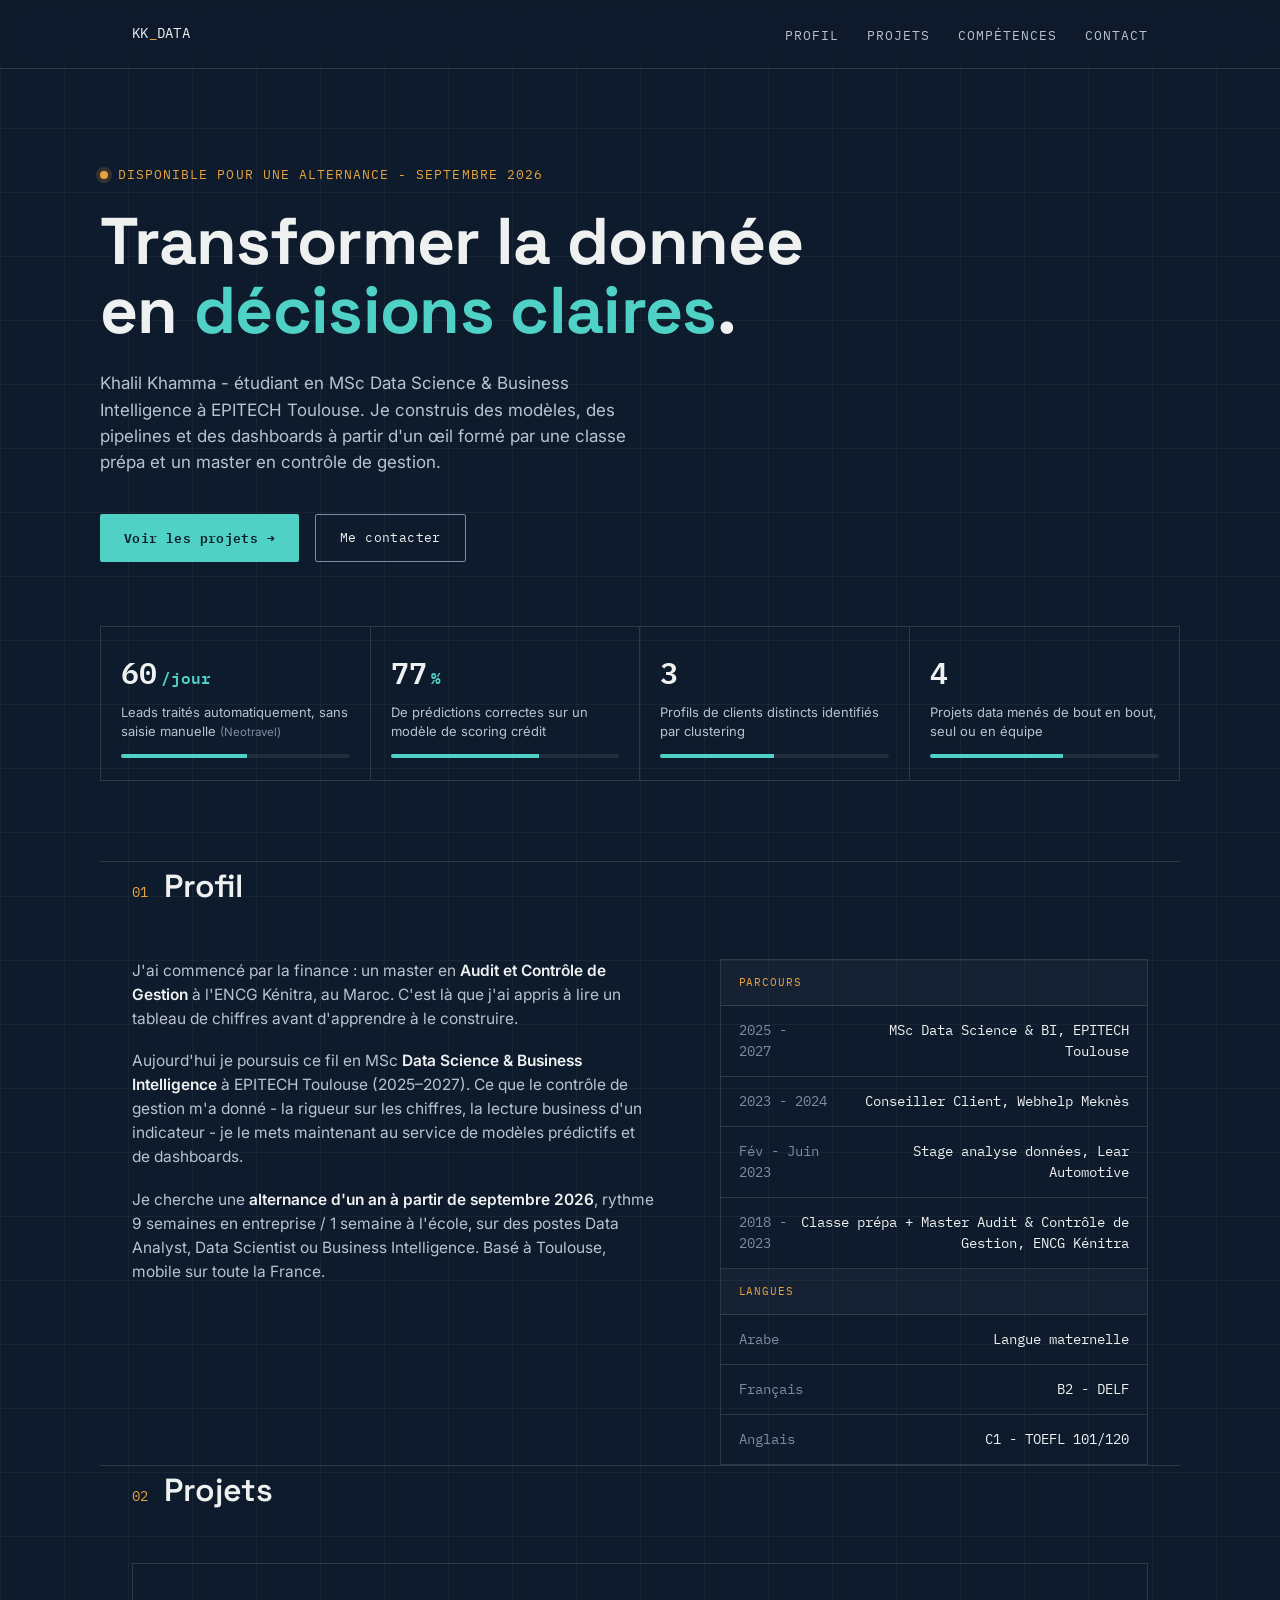
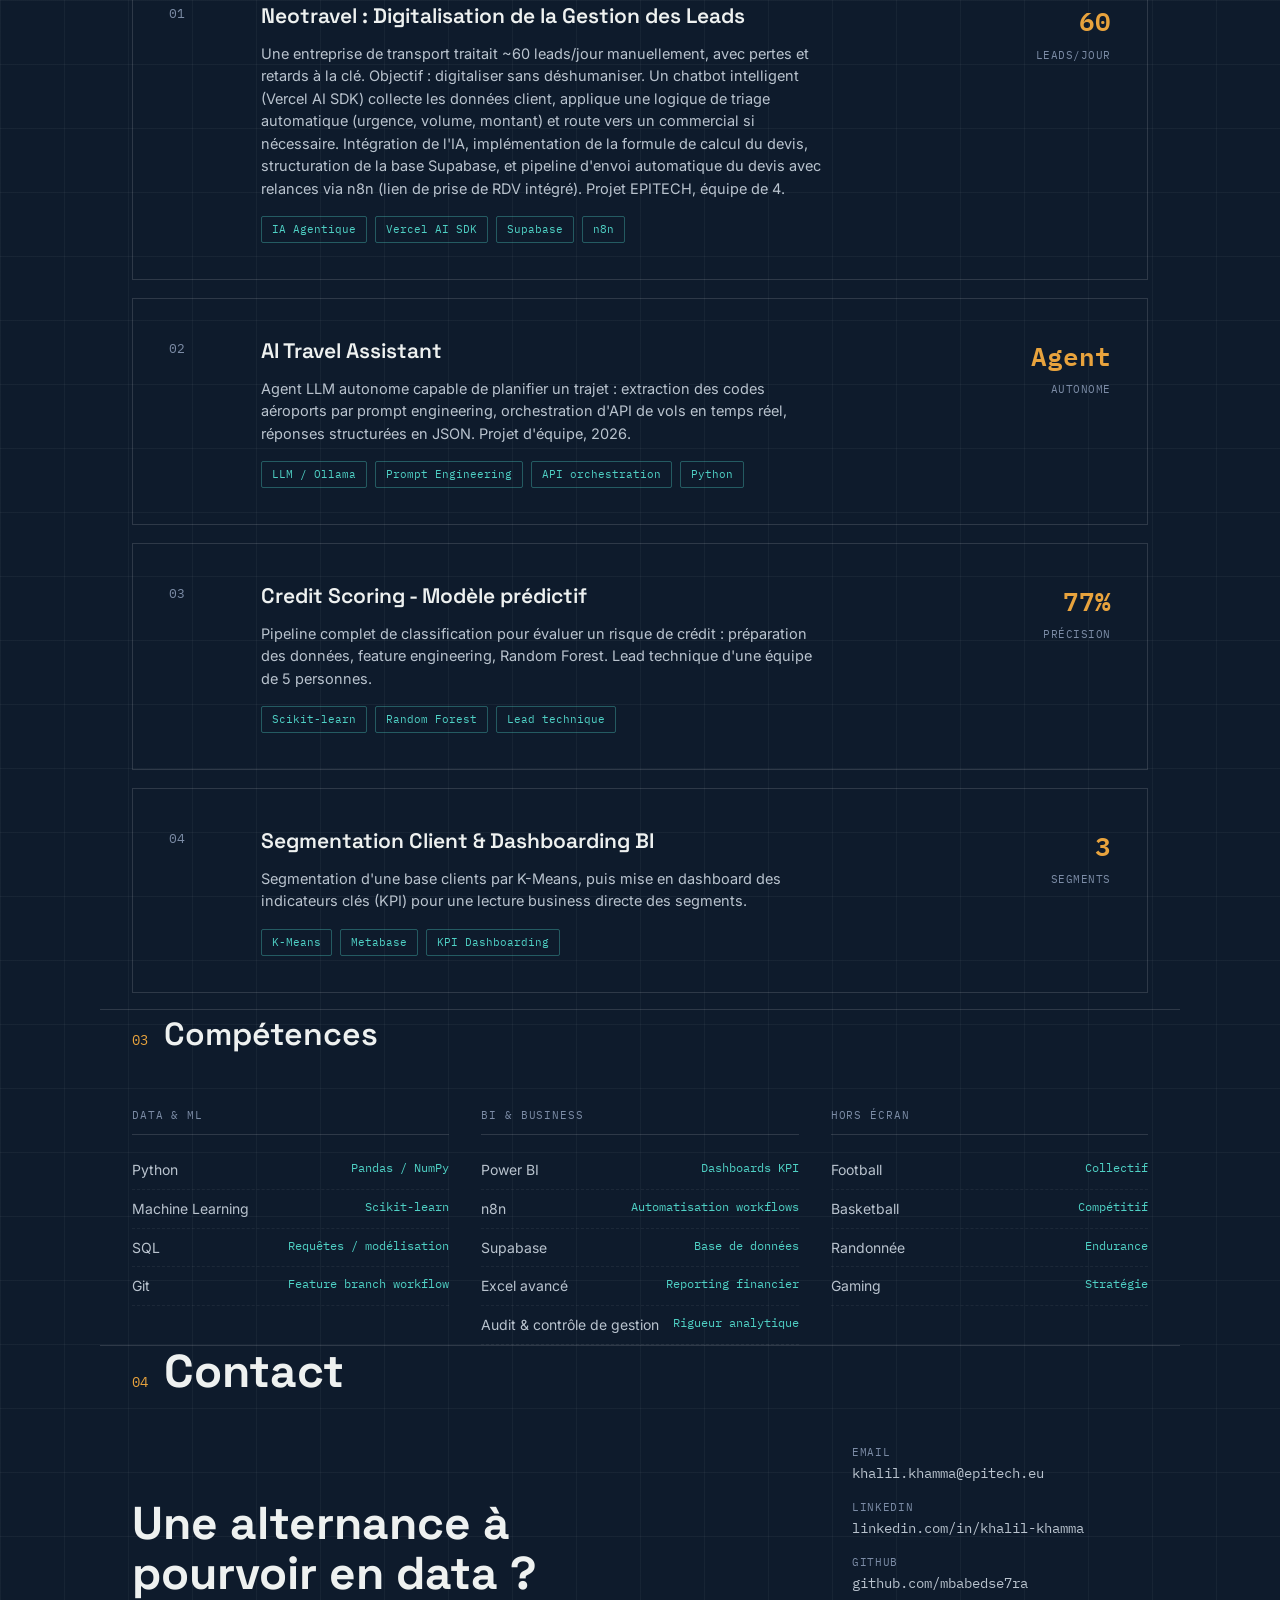
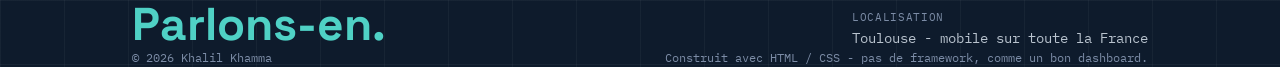
==== index.html @ c23b7a46 "Update index.html" ====
<!DOCTYPE html>
<html lang="fr">
<head>
<meta charset="UTF-8">
<meta name="viewport" content="width=device-width, initial-scale=1.0">
<title>Khalil Khamma - Data Analyst &amp; Business Intelligence</title>
<meta name="description" content="Projets data (ML, BI, IA agentique) et parcours hybride finance/data science. En recherche d'alternance pour septembre 2026.">

<!-- Open Graph (LinkedIn, Facebook) -->
<meta property="og:type" content="website">
<meta property="og:title" content="Portfolio - Khalil Khamma | Data Analyst & BI">
<meta property="og:description" content="Projets data (ML, BI, IA agentique) et parcours hybride finance/data science. En recherche d'alternance pour septembre 2026.">
<meta property="og:url" content="https://mbabedse7ra.github.io/khalil-khamma.github.io/">
<meta property="og:image" content="https://mbabedse7ra.github.io/khalil-khamma.github.io/og-image.png">
<meta property="og:image:width" content="1200">
<meta property="og:image:height" content="630">

<!-- Twitter Card (au cas où) -->
<meta name="twitter:card" content="summary_large_image">
<meta name="twitter:title" content="Portfolio - Khalil Khamma | Data Analyst & BI">
<meta name="twitter:description" content="Projets data (ML, BI, IA agentique) et parcours hybride finance/data science. En recherche d'alternance pour septembre 2026.">
<meta name="twitter:image" content="https://mbabedse7ra.github.io/khalil-khamma.github.io/og-image.png">

<link rel="preconnect" href="https://fonts.googleapis.com">
<link rel="preconnect" href="https://fonts.gstatic.com" crossorigin>
<link href="https://fonts.googleapis.com/css2?family=Space+Grotesk:wght@400;500;600;700&family=Inter:wght@400;500;600&family=IBM+Plex+Mono:wght@400;500;600&display=swap" rel="stylesheet">
<style>
  :root{
    --ink:#0E1B2C;
    --ink-2:#132840;
    --paper:#EEF1F0;
    --paper-dim:#B9C3CE;
    --line:rgba(238,241,240,0.14);
    --bg-grid:rgba(238,241,240,0.045);
    --teal:#4FD1C5;
    --amber:#E8A33D;
    --slate:#7C8CA6;
    --display: 'Space Grotesk', sans-serif;
    --body: 'Inter', sans-serif;
    --mono: 'IBM Plex Mono', monospace;
  }

  *{box-sizing:border-box; margin:0; padding:0;}

  html{scroll-behavior:smooth;}

  body{
    background:var(--ink);
    color:var(--paper);
    font-family:var(--body);
    line-height:1.55;
    overflow-x:hidden;
    background-image:
      linear-gradient(var(--bg-grid) 1px, transparent 1px),
      linear-gradient(90deg, var(--bg-grid) 1px, transparent 1px);
    background-size: 64px 64px;
  }

  a{color:inherit;}

  ::selection{background:var(--teal); color:var(--ink);}

  .wrap{max-width:1080px; margin:0 auto; padding:0 32px;}

  /* ---------- NAV ---------- */
  header{
    position:sticky; top:0; z-index:50;
    background:rgba(14,27,44,0.86);
    backdrop-filter:blur(10px);
    border-bottom:1px solid var(--line);
  }
  nav.wrap{
    display:flex; align-items:center; justify-content:space-between;
    height:68px;
  }
  .logo{
    font-family:var(--mono); font-size:14px; letter-spacing:0.02em;
    color:var(--paper);
  }
  .logo span{color:var(--amber);}
  .navlinks{display:flex; gap:28px; list-style:none;}
  .navlinks a{
    font-family:var(--mono); font-size:12.5px; text-transform:uppercase;
    letter-spacing:0.08em; color:var(--paper-dim); text-decoration:none;
    transition:color .2s ease;
    position:relative;
  }
  .navlinks a:hover, .navlinks a:focus-visible{color:var(--teal);}
  .navlinks a:focus-visible{outline:2px solid var(--teal); outline-offset:4px;}

  /* ---------- HERO ---------- */
  .hero{
    padding:96px 0 80px;
    border-bottom:1px solid var(--line);
    position:relative;
  }
  .eyebrow{
    font-family:var(--mono); font-size:13px; color:var(--amber);
    letter-spacing:0.08em; text-transform:uppercase; margin-bottom:22px;
    display:flex; align-items:center; gap:10px;
  }
  .eyebrow::before{
    content:''; width:8px; height:8px; border-radius:50%;
    background:var(--amber); box-shadow:0 0 0 4px rgba(232,163,61,0.18);
  }
  h1{
    font-family:var(--display); font-weight:700;
    font-size:clamp(38px, 6vw, 66px);
    line-height:1.04; letter-spacing:-0.01em;
    max-width:820px;
  }
  h1 .accent{color:var(--teal);}
  .hero-sub{
    margin-top:26px; max-width:560px; color:var(--paper-dim);
    font-size:17px;
  }
  .hero-cta{display:flex; gap:16px; margin-top:38px; flex-wrap:wrap;}
  .btn{
    font-family:var(--mono); font-size:13px; letter-spacing:0.03em;
    padding:13px 24px; border-radius:2px; text-decoration:none;
    transition:transform .15s ease, background .15s ease, border-color .15s ease;
    display:inline-flex; align-items:center; gap:8px;
  }
  .btn-primary{background:var(--teal); color:var(--ink); font-weight:600;}
  .btn-primary:hover{transform:translateY(-2px); background:#63dccf;}
  .btn-ghost{border:1px solid var(--slate); color:var(--paper);}
  .btn-ghost:hover{border-color:var(--teal); color:var(--teal); transform:translateY(-2px);}

  /* ---------- KPI DASHBOARD (signature) ---------- */
  .dash{
    margin-top:64px;
    display:grid; grid-template-columns:repeat(4, 1fr);
    border:1px solid var(--line);
  }
  .kpi{
    padding:22px 20px; border-right:1px solid var(--line);
    position:relative; overflow:hidden;
    display:flex; flex-direction:column;
  }
  .kpi:last-child{border-right:none;}
  .kpi .value{
    font-family:var(--mono); font-weight:600; font-size:30px; color:var(--paper);
    display:flex; align-items:baseline;
  }
  .kpi .value .unit{font-size:16px; color:var(--teal); margin-left:4px;}
  .kpi .kpi-desc{
    font-family:var(--body); font-size:13px; color:var(--paper-dim);
    line-height:1.4; margin-top:8px; margin-bottom:auto;
  }
  .kpi .kpi-desc .proj{color:var(--slate); font-size:11.5px;}
  .kpi .bar{
    margin-top:14px; height:4px; background:rgba(255,255,255,0.08); border-radius:2px; overflow:hidden;
  }
  .kpi .bar-fill{
    height:100%; background:var(--teal); width:0%;
    transition:width 1.1s cubic-bezier(.2,.8,.2,1);
  }
  @media(prefers-reduced-motion: reduce){
    .kpi .bar-fill{transition:none;}
  }

  /* ---------- SECTION HEADERS ---------- */
  section{padding:88px 0; border-bottom:1px solid var(--line);}
  .sec-head{display:flex; align-items:baseline; gap:16px; margin-bottom:48px;}
  .sec-num{font-family:var(--mono); color:var(--amber); font-size:14px;}
  .sec-title{font-family:var(--display); font-weight:600; font-size:32px;}

  /* ---------- ABOUT ---------- */
  .about-grid{
    display:grid; grid-template-columns:1.1fr 0.9fr; gap:64px;
  }
  .about-text p{color:var(--paper-dim); margin-bottom:18px; font-size:15.5px;}
  .about-text strong{color:var(--paper); font-weight:600;}
  .ledger{
    border:1px solid var(--line); font-family:var(--mono); font-size:13.5px;
  }
  .ledger-row{
    display:flex; justify-content:space-between; padding:14px 18px;
    border-bottom:1px solid var(--line); color:var(--paper-dim);
  }
  .ledger-row:last-child{border-bottom:none;}
  .ledger-row span:first-child{color:var(--slate);}
  .ledger-row span:last-child{color:var(--paper); text-align:right;}
  .ledger-head{
    padding:14px 18px; background:rgba(255,255,255,0.03);
    font-size:11px; letter-spacing:0.08em; text-transform:uppercase;
    color:var(--amber); border-bottom:1px solid var(--line);
  }

  /* ---------- PROJECTS ---------- */
  .projects{display:flex; flex-direction:column; gap:2px;}
  .project{
    border:1px solid var(--line); padding:36px;
    display:grid; grid-template-columns:64px 1fr auto; gap:28px;
    align-items:start; margin-bottom:16px;
    transition:border-color .2s ease, background .2s ease;
  }
  .project:hover{border-color:var(--teal); background:rgba(79,209,197,0.03);}
  .project-idx{
    font-family:var(--mono); font-size:13px; color:var(--slate); padding-top:4px;
  }
  .project-title{
    font-family:var(--display); font-weight:600; font-size:21px; margin-bottom:10px;
  }
  .project-desc{color:var(--paper-dim); font-size:14.5px; margin-bottom:16px; max-width:560px;}
  .tags{display:flex; flex-wrap:wrap; gap:8px;}
  .tag{
    font-family:var(--mono); font-size:11px; color:var(--teal);
    border:1px solid rgba(79,209,197,0.35); padding:4px 10px; border-radius:2px;
  }
  .project-metric{
    font-family:var(--mono); text-align:right; min-width:120px;
  }
  .project-metric .num{font-size:26px; font-weight:600; color:var(--amber); display:block;}
  .project-metric .cap{font-size:10.5px; color:var(--slate); text-transform:uppercase; letter-spacing:0.05em;}

  @media(max-width:760px){
    .project{grid-template-columns:1fr; margin-bottom:24px; padding:28px 24px;}
    .project-metric{text-align:left; margin-top:4px;}
  }

  /* ---------- SKILLS ---------- */
  .skills-grid{display:grid; grid-template-columns:repeat(3,1fr); gap:32px;}
  .skill-col .col-title{
    font-family:var(--mono); font-size:11px; color:var(--slate);
    text-transform:uppercase; letter-spacing:0.08em; margin-bottom:16px;
    border-bottom:1px solid var(--line); padding-bottom:10px;
  }
  .skill-item{
    display:flex; justify-content:space-between; padding:8px 0; font-size:14px;
    color:var(--paper-dim); border-bottom:1px dashed rgba(255,255,255,0.06);
  }
  .skill-item span:last-child{font-family:var(--mono); color:var(--teal); font-size:12px;}

  @media(max-width:760px){ .skills-grid{grid-template-columns:1fr;} }

  /* ---------- CONTACT ---------- */
  .contact{border-bottom:none;}
  .contact-inner{
    display:flex; justify-content:space-between; align-items:flex-end; flex-wrap:wrap; gap:32px;
  }
  .contact h2{
    font-family:var(--display); font-weight:700; font-size:clamp(30px,5vw,46px);
    max-width:520px; line-height:1.1;
  }
  .contact h2 .accent{color:var(--teal);}
  .contact-links{display:flex; flex-direction:column; gap:14px; font-family:var(--mono); font-size:14px;}
  .contact-links a{text-decoration:none; color:var(--paper-dim); transition:color .2s ease;}
  .contact-links a:hover{color:var(--teal);}
  .contact-links a:focus-visible{outline:2px solid var(--teal); outline-offset:4px;}
  .contact-links .k{color:var(--slate); font-size:11px; text-transform:uppercase; letter-spacing:0.06em; display:block; margin-bottom:2px;}

  footer{
    padding:28px 0; font-family:var(--mono); font-size:11.5px; color:var(--slate);
    display:flex; justify-content:space-between; flex-wrap:wrap; gap:8px;
  }

  @media(max-width:700px){
    .dash{grid-template-columns:repeat(2,1fr);}
    .kpi:nth-child(2){border-right:none;}
    .kpi:nth-child(3), .kpi:nth-child(4){border-top:1px solid var(--line);}
    .kpi{padding:20px 16px;}
    .about-grid{grid-template-columns:1fr; gap:40px;}
    .wrap{padding:0 20px;}
    .navlinks{display:none;}
    section{padding:64px 0;}
    .sec-head{margin-bottom:32px;}
    .skills-grid{gap:36px;}
  }
</style>
</head>
<body>

<header>
  <nav class="wrap">
    <div class="logo">KK<span>_</span>DATA</div>
    <ul class="navlinks">
      <li><a href="#about">Profil</a></li>
      <li><a href="#projects">Projets</a></li>
      <li><a href="#skills">Compétences</a></li>
      <li><a href="#contact">Contact</a></li>
    </ul>
  </nav>
</header>

<main>
  <section class="hero wrap">
    <div class="eyebrow">Disponible pour une alternance - septembre 2026</div>
    <h1>Transformer la donnée<br>en <span class="accent">décisions claires</span>.</h1>
    <p class="hero-sub">Khalil Khamma - étudiant en MSc Data Science &amp; Business Intelligence à EPITECH Toulouse. Je construis des modèles, des pipelines et des dashboards à partir d'un œil formé par une classe prépa et un master en contrôle de gestion.</p>
    <div class="hero-cta">
      <a class="btn btn-primary" href="#projects">Voir les projets →</a>
      <a class="btn btn-ghost" href="#contact">Me contacter</a>
    </div>

    <div class="dash" id="dash">
      <div class="kpi">
        <div class="value">60<span class="unit">/jour</span></div>
        <div class="kpi-desc">Leads traités automatiquement, sans saisie manuelle <span class="proj">(Neotravel)</span></div>
        <div class="bar"><div class="bar-fill" data-w="55%"></div></div>
      </div>
      <div class="kpi">
        <div class="value">77<span class="unit">%</span></div>
        <div class="kpi-desc">De prédictions correctes sur un modèle de scoring crédit</div>
        <div class="bar"><div class="bar-fill" data-w="65%"></div></div>
      </div>
      <div class="kpi">
        <div class="value">3</div>
        <div class="kpi-desc">Profils de clients distincts identifiés par clustering</div>
        <div class="bar"><div class="bar-fill" data-w="50%"></div></div>
      </div>
      <div class="kpi">
        <div class="value">4</div>
        <div class="kpi-desc">Projets data menés de bout en bout, seul ou en équipe</div>
        <div class="bar"><div class="bar-fill" data-w="58%"></div></div>
      </div>
    </div>
  </section>

  <section id="about" class="wrap">
    <div class="sec-head">
      <span class="sec-num">01</span>
      <h2 class="sec-title">Profil</h2>
    </div>
    <div class="about-grid">
      <div class="about-text">
        <p>J'ai commencé par la finance : un master en <strong>Audit et Contrôle de Gestion</strong> à l'ENCG Kénitra, au Maroc. C'est là que j'ai appris à lire un tableau de chiffres avant d'apprendre à le construire.</p>
        <p>Aujourd'hui je poursuis ce fil en MSc <strong>Data Science &amp; Business Intelligence</strong> à EPITECH Toulouse (2025–2027). Ce que le contrôle de gestion m'a donné - la rigueur sur les chiffres, la lecture business d'un indicateur - je le mets maintenant au service de modèles prédictifs et de dashboards.</p>
        <p>Je cherche une <strong>alternance d'un an à partir de septembre 2026</strong>, rythme 9 semaines en entreprise / 1 semaine à l'école, sur des postes Data Analyst, Data Scientist ou Business Intelligence. Basé à Toulouse, mobile sur toute la France.</p>
      </div>
      <div class="ledger">
        <div class="ledger-head">Parcours</div>
        <div class="ledger-row"><span>2025 - 2027</span><span>MSc Data Science &amp; BI, EPITECH Toulouse</span></div>
        <div class="ledger-row"><span>2023 - 2024</span><span>Conseiller Client, Webhelp Meknès</span></div>
        <div class="ledger-row"><span>Fév - Juin 2023</span><span>Stage analyse données, Lear Automotive</span></div>
        <div class="ledger-row"><span>2018 - 2023</span><span>Classe prépa + Master Audit &amp; Contrôle de Gestion, ENCG Kénitra</span></div>
        <div class="ledger-head">Langues</div>
        <div class="ledger-row"><span>Arabe</span><span>Langue maternelle</span></div>
        <div class="ledger-row"><span>Français</span><span>B2 - DELF</span></div>
        <div class="ledger-row"><span>Anglais</span><span>C1 - TOEFL 101/120</span></div>
      </div>
    </div>
  </section>

  <section id="projects" class="wrap">
    <div class="sec-head">
      <span class="sec-num">02</span>
      <h2 class="sec-title">Projets</h2>
    </div>
    <div class="projects">
      <div class="project">
        <div class="project-idx">01</div>
        <div>
          <div class="project-title">Neotravel : Digitalisation de la Gestion des Leads</div>
          <p class="project-desc">Une entreprise de transport traitait ~60 leads/jour manuellement, avec pertes et retards à la clé. Objectif : digitaliser sans déshumaniser. Un chatbot intelligent (Vercel AI SDK) collecte les données client, applique une logique de triage automatique (urgence, volume, montant) et route vers un commercial si nécessaire. Intégration de l'IA, implémentation de la formule de calcul du devis, structuration de la base Supabase, et pipeline d'envoi automatique du devis avec relances via n8n (lien de prise de RDV intégré). Projet EPITECH, équipe de 4.</p>
          <div class="tags">
            <span class="tag">IA Agentique</span>
            <span class="tag">Vercel AI SDK</span>
            <span class="tag">Supabase</span>
            <span class="tag">n8n</span>
          </div>
        </div>
        <div class="project-metric">
          <span class="num">60</span>
          <span class="cap">Leads/jour</span>
        </div>
      </div>

      <div class="project">
        <div class="project-idx">02</div>
        <div>
          <div class="project-title">AI Travel Assistant</div>
          <p class="project-desc">Agent LLM autonome capable de planifier un trajet : extraction des codes aéroports par prompt engineering, orchestration d'API de vols en temps réel, réponses structurées en JSON. Projet d'équipe, 2026.</p>
          <div class="tags">
            <span class="tag">LLM / Ollama</span>
            <span class="tag">Prompt Engineering</span>
            <span class="tag">API orchestration</span>
            <span class="tag">Python</span>
          </div>
        </div>
        <div class="project-metric">
          <span class="num">Agent</span>
          <span class="cap">Autonome</span>
        </div>
      </div>

      <div class="project">
        <div class="project-idx">03</div>
        <div>
          <div class="project-title">Credit Scoring - Modèle prédictif</div>
          <p class="project-desc">Pipeline complet de classification pour évaluer un risque de crédit : préparation des données, feature engineering, Random Forest. Lead technique d'une équipe de 5 personnes.</p>
          <div class="tags">
            <span class="tag">Scikit-learn</span>
            <span class="tag">Random Forest</span>
            <span class="tag">Lead technique</span>
          </div>
        </div>
        <div class="project-metric">
          <span class="num">77%</span>
          <span class="cap">Précision</span>
        </div>
      </div>

      <div class="project">
        <div class="project-idx">04</div>
        <div>
          <div class="project-title">Segmentation Client &amp; Dashboarding BI</div>
          <p class="project-desc">Segmentation d'une base clients par K-Means, puis mise en dashboard des indicateurs clés (KPI) pour une lecture business directe des segments.</p>
          <div class="tags">
            <span class="tag">K-Means</span>
            <span class="tag">Metabase</span>
            <span class="tag">KPI Dashboarding</span>
          </div>
        </div>
        <div class="project-metric">
          <span class="num">3</span>
          <span class="cap">Segments</span>
        </div>
      </div>
    </div>
  </section>

  <section id="skills" class="wrap">
    <div class="sec-head">
      <span class="sec-num">03</span>
      <h2 class="sec-title">Compétences</h2>
    </div>
    <div class="skills-grid">
      <div class="skill-col">
        <div class="col-title">Data &amp; ML</div>
        <div class="skill-item"><span>Python</span><span>Pandas / NumPy</span></div>
        <div class="skill-item"><span>Machine Learning</span><span>Scikit-learn</span></div>
        <div class="skill-item"><span>SQL</span><span>Requêtes / modélisation</span></div>
        <div class="skill-item"><span>Git</span><span>Feature branch workflow</span></div>
      </div>
      <div class="skill-col">
        <div class="col-title">BI &amp; Business</div>
        <div class="skill-item"><span>Power BI</span><span>Dashboards KPI</span></div>
        <div class="skill-item"><span>n8n</span><span>Automatisation workflows</span></div>
        <div class="skill-item"><span>Supabase</span><span>Base de données</span></div>
        <div class="skill-item"><span>Excel avancé</span><span>Reporting financier</span></div>
        <div class="skill-item"><span>Audit &amp; contrôle de gestion</span><span>Rigueur analytique</span></div>
      </div>
      <div class="skill-col">
        <div class="col-title">Hors écran</div>
        <div class="skill-item"><span>Football</span><span>Collectif</span></div>
        <div class="skill-item"><span>Basketball</span><span>Compétitif</span></div>
        <div class="skill-item"><span>Randonnée</span><span>Endurance</span></div>
        <div class="skill-item"><span>Gaming</span><span>Stratégie</span></div>
      </div>
    </div>
  </section>

  <section id="contact" class="wrap contact">
    <div class="sec-head">
      <span class="sec-num">04</span>
      <h2 class="sec-title">Contact</h2>
    </div>
    <div class="contact-inner">
      <h2>Une alternance à pourvoir en data ?<br><span class="accent">Parlons-en.</span></h2>
      <div class="contact-links">
        <a href="mailto:khalil.khamma@epitech.eu"><span class="k">Email</span>khalil.khamma@epitech.eu</a>
        <a href="https://linkedin.com/in/khalil-khamma" target="_blank" rel="noopener"><span class="k">LinkedIn</span>linkedin.com/in/khalil-khamma</a>
        <a href="https://github.com/mbabedse7ra" target="_blank" rel="noopener"><span class="k">GitHub</span>github.com/mbabedse7ra</a>
        <a href="#"><span class="k">Localisation</span>Toulouse - mobile sur toute la France</a>
      </div>
    </div>
  </section>
</main>

<footer class="wrap">
  <span>© 2026 Khalil Khamma</span>
  <span>Construit avec HTML / CSS - pas de framework, comme un bon dashboard.</span>
</footer>

<script>
  // Animate KPI bars on load
  window.addEventListener('load', () => {
    document.querySelectorAll('.bar-fill').forEach((el, i) => {
      setTimeout(() => { el.style.width = el.dataset.w; }, 150 + i * 120);
    });
  });
</script>

</body>
</html>
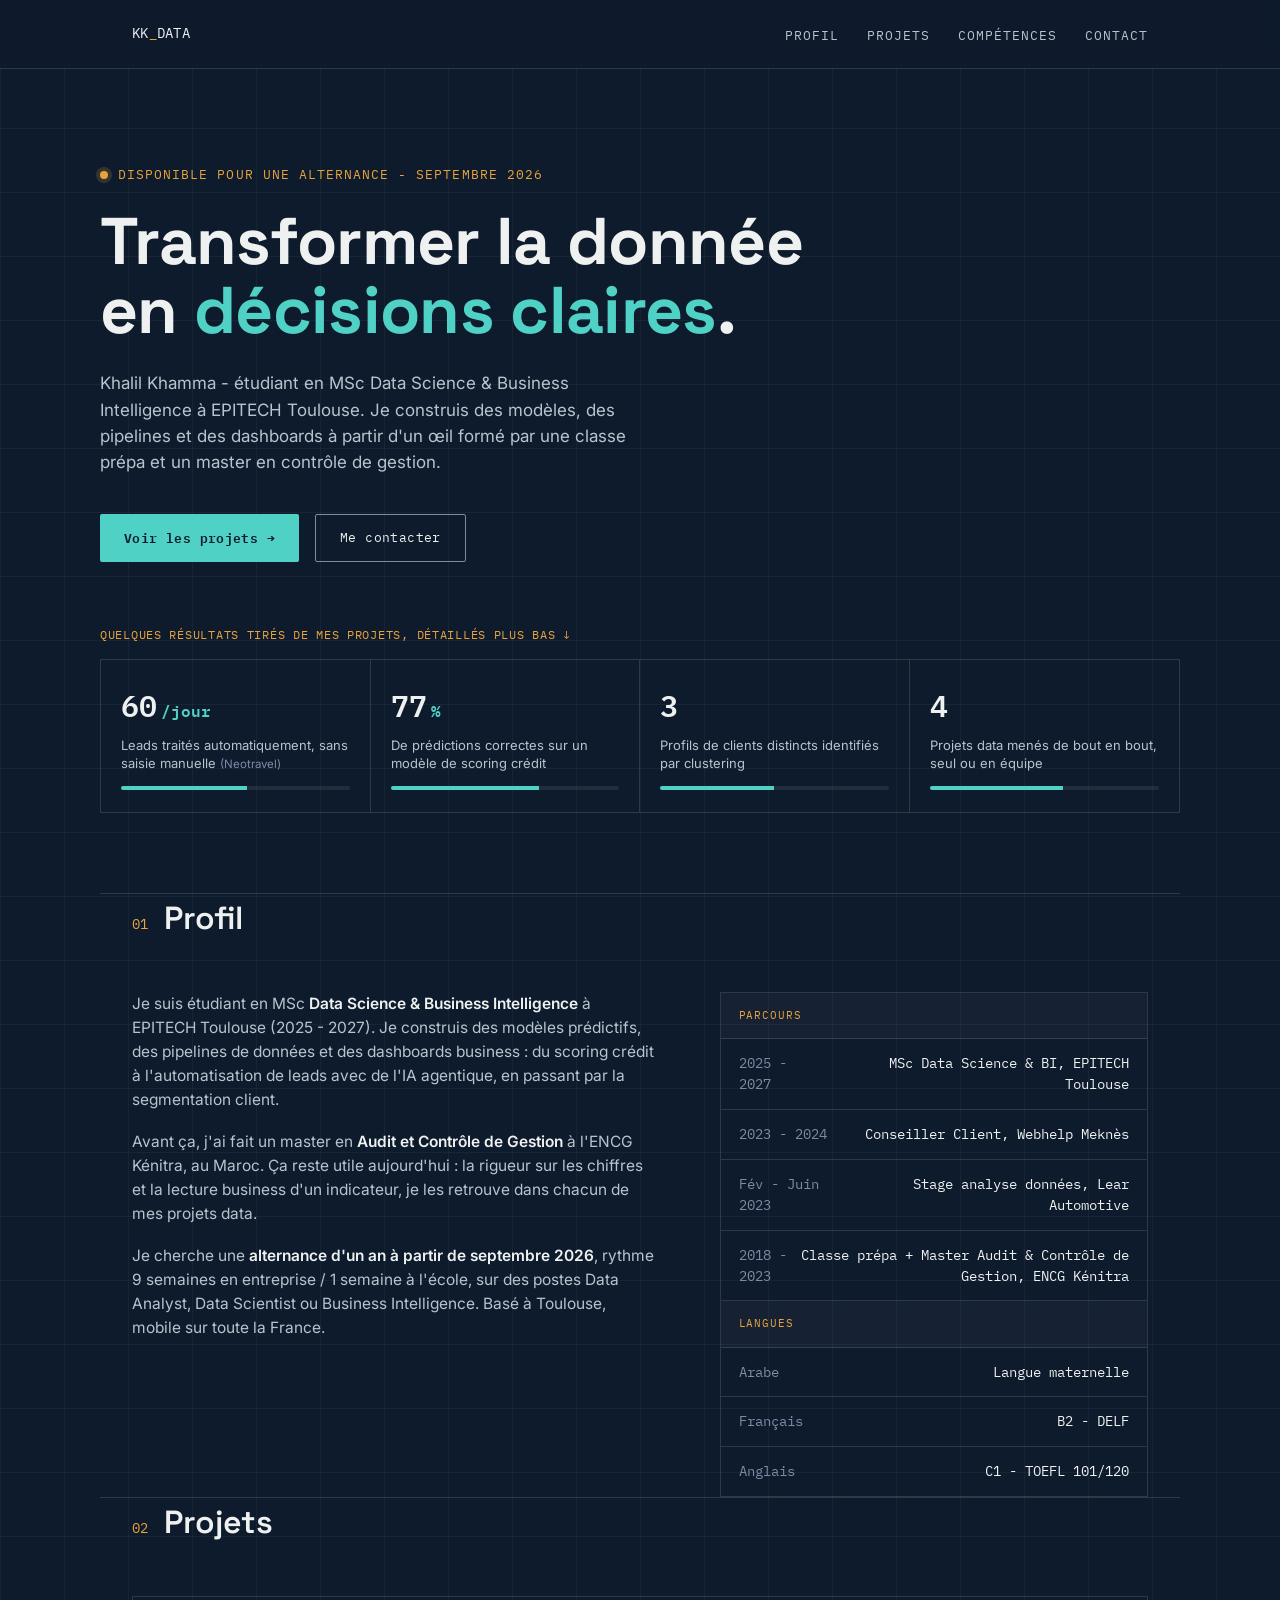
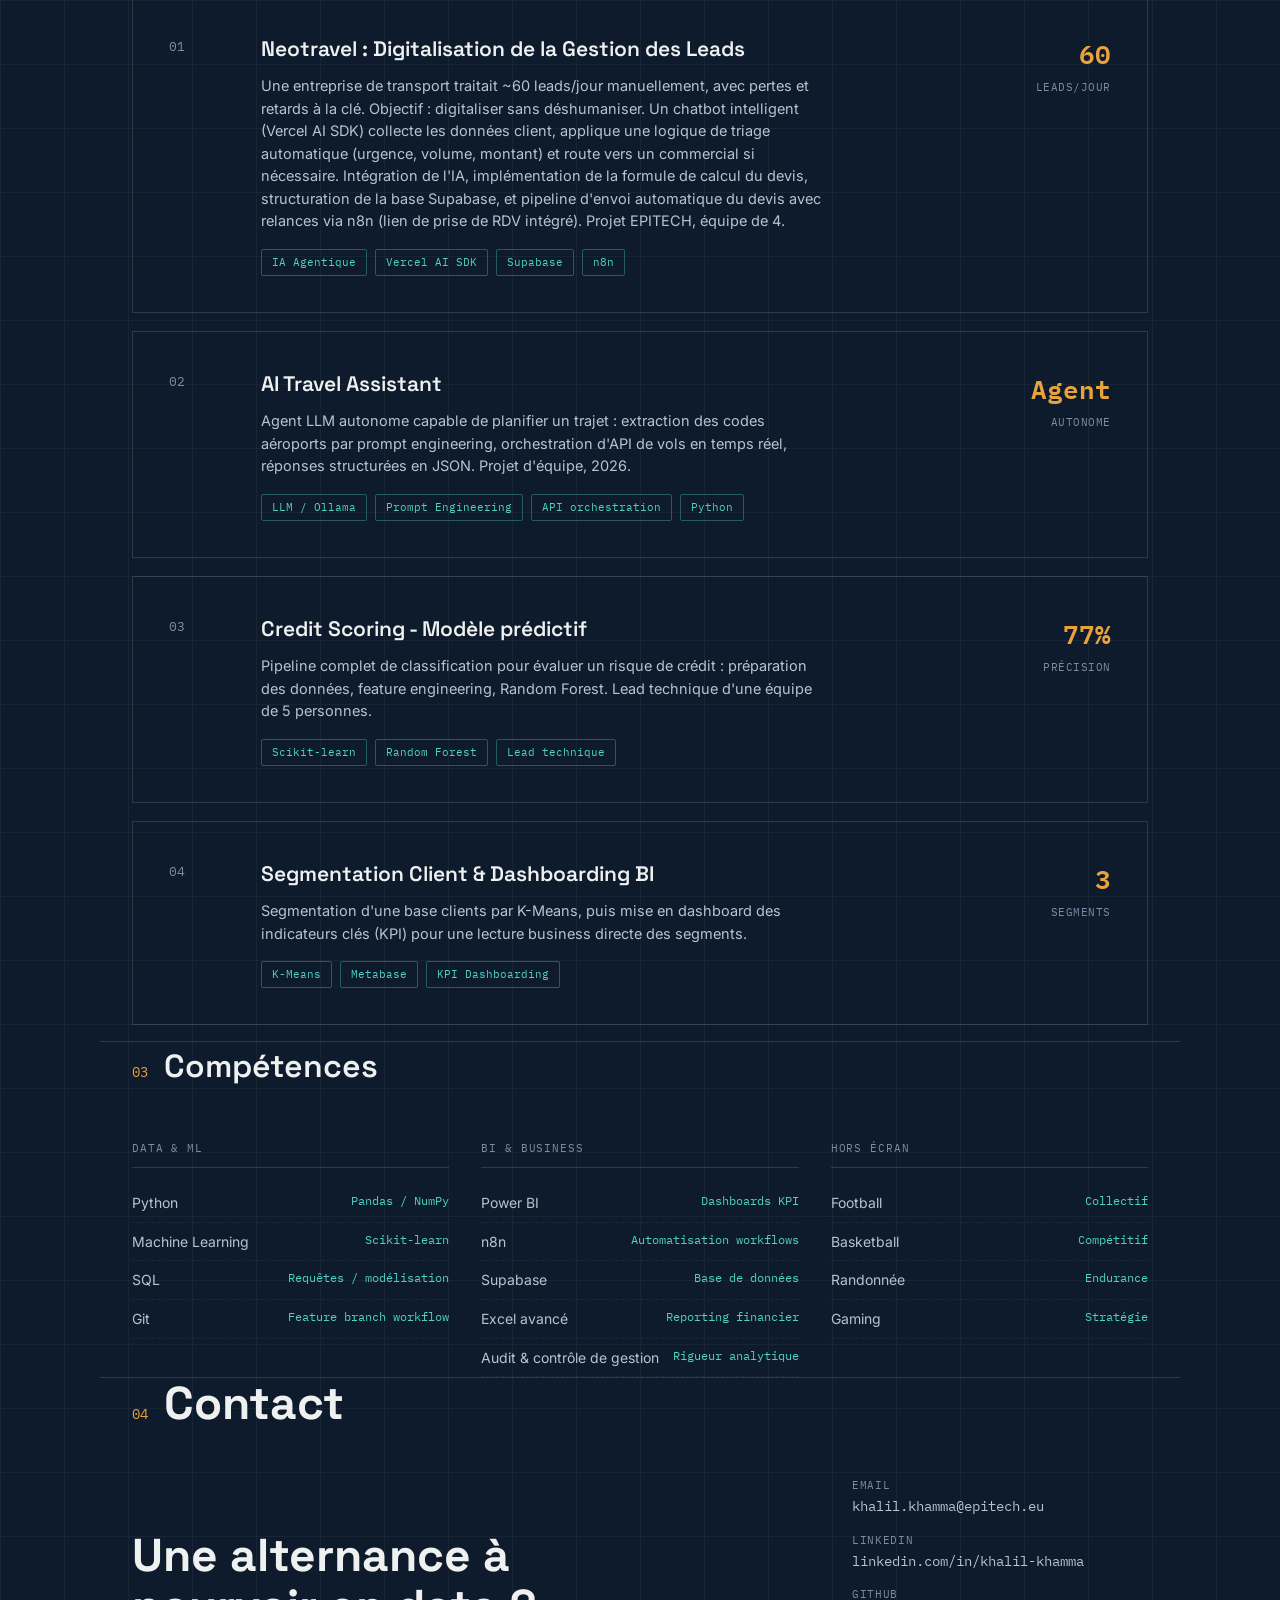
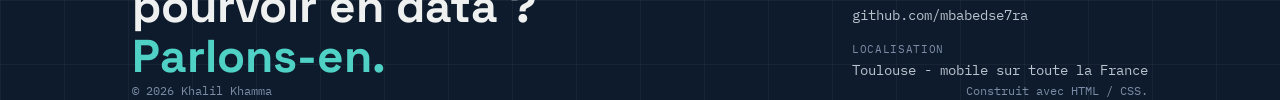
==== commit b4ff97ea: "Update index.html" ====
--- a/index.html
+++ b/index.html
@@ -3,6 +3,7 @@
 <head>
 <meta charset="UTF-8">
 <meta name="viewport" content="width=device-width, initial-scale=1.0">
+<meta name="color-scheme" content="dark">
 <title>Khalil Khamma - Data Analyst &amp; Business Intelligence</title>
 <meta name="description" content="Projets data (ML, BI, IA agentique) et parcours hybride finance/data science. En recherche d'alternance pour septembre 2026.">
 
@@ -42,7 +43,7 @@
 
   *{box-sizing:border-box; margin:0; padding:0;}
 
-  html{scroll-behavior:smooth;}
+  html{scroll-behavior:smooth; color-scheme:dark;}
 
   body{
     background:var(--ink);
@@ -127,8 +128,12 @@
   .btn-ghost:hover{border-color:var(--teal); color:var(--teal); transform:translateY(-2px);}
 
   /* ---------- KPI DASHBOARD (signature) ---------- */
+  .dash-intro{
+    margin-top:64px; margin-bottom:14px;
+    font-family:var(--mono); font-size:12px; color:var(--amber);
+    text-transform:uppercase; letter-spacing:0.06em;
+  }
   .dash{
-    margin-top:64px;
     display:grid; grid-template-columns:repeat(4, 1fr);
     border:1px solid var(--line);
   }
@@ -293,6 +298,7 @@
       <a class="btn btn-ghost" href="#contact">Me contacter</a>
     </div>
 
+    <div class="dash-intro">Quelques résultats tirés de mes projets, détaillés plus bas ↓</div>
     <div class="dash" id="dash">
       <div class="kpi">
         <div class="value">60<span class="unit">/jour</span></div>
@@ -324,8 +330,8 @@
     </div>
     <div class="about-grid">
       <div class="about-text">
-        <p>J'ai commencé par la finance : un master en <strong>Audit et Contrôle de Gestion</strong> à l'ENCG Kénitra, au Maroc. C'est là que j'ai appris à lire un tableau de chiffres avant d'apprendre à le construire.</p>
-        <p>Aujourd'hui je poursuis ce fil en MSc <strong>Data Science &amp; Business Intelligence</strong> à EPITECH Toulouse (2025–2027). Ce que le contrôle de gestion m'a donné - la rigueur sur les chiffres, la lecture business d'un indicateur - je le mets maintenant au service de modèles prédictifs et de dashboards.</p>
+        <p>Je suis étudiant en MSc <strong>Data Science &amp; Business Intelligence</strong> à EPITECH Toulouse (2025 - 2027). Je construis des modèles prédictifs, des pipelines de données et des dashboards business : du scoring crédit à l'automatisation de leads avec de l'IA agentique, en passant par la segmentation client.</p>
+        <p>Avant ça, j'ai fait un master en <strong>Audit et Contrôle de Gestion</strong> à l'ENCG Kénitra, au Maroc. Ça reste utile aujourd'hui : la rigueur sur les chiffres et la lecture business d'un indicateur, je les retrouve dans chacun de mes projets data.</p>
         <p>Je cherche une <strong>alternance d'un an à partir de septembre 2026</strong>, rythme 9 semaines en entreprise / 1 semaine à l'école, sur des postes Data Analyst, Data Scientist ou Business Intelligence. Basé à Toulouse, mobile sur toute la France.</p>
       </div>
       <div class="ledger">
@@ -470,7 +476,7 @@
 
 <footer class="wrap">
   <span>© 2026 Khalil Khamma</span>
-  <span>Construit avec HTML / CSS - pas de framework, comme un bon dashboard.</span>
+  <span>Construit avec HTML / CSS.</span>
 </footer>
 
 <script>
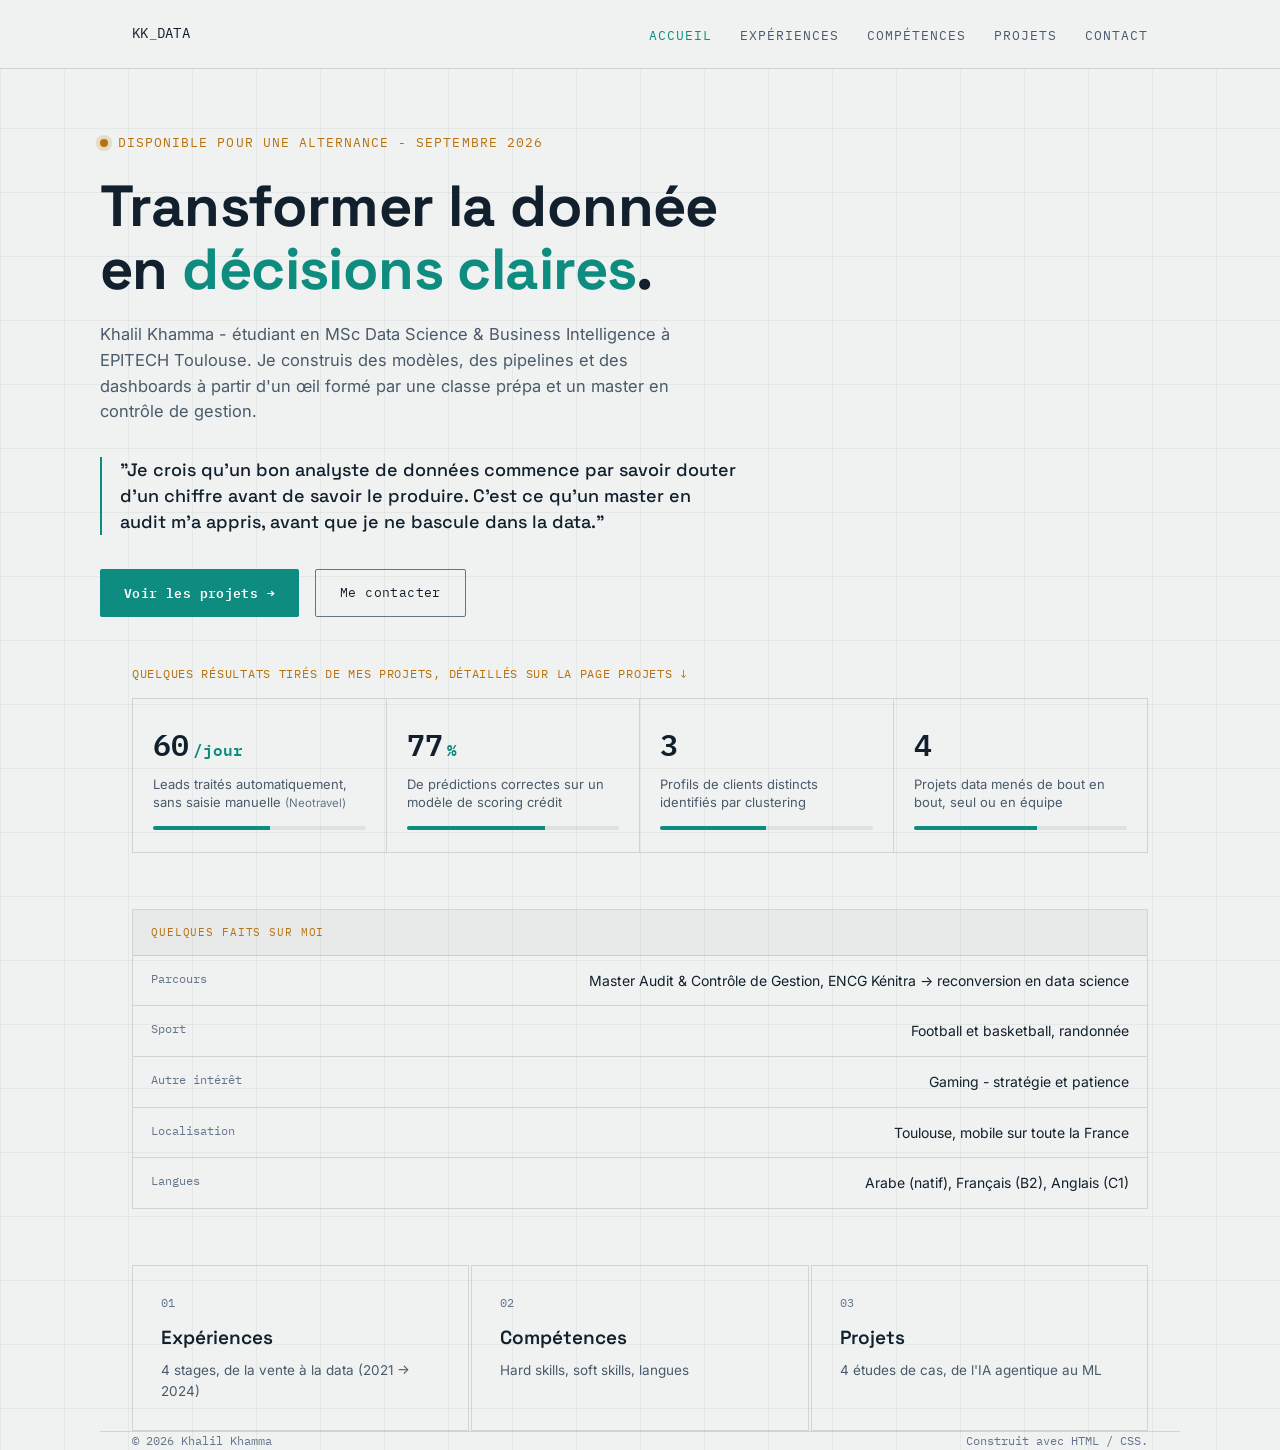
==== commit c6d3f0e8: "Add files via upload" ====
--- a/index.html
+++ b/index.html
@@ -3,11 +3,10 @@
 <head>
 <meta charset="UTF-8">
 <meta name="viewport" content="width=device-width, initial-scale=1.0">
-<meta name="color-scheme" content="dark">
+<meta name="color-scheme" content="light">
 <title>Khalil Khamma - Data Analyst &amp; Business Intelligence</title>
 <meta name="description" content="Projets data (ML, BI, IA agentique) et parcours hybride finance/data science. En recherche d'alternance pour septembre 2026.">
 
-<!-- Open Graph (LinkedIn, Facebook) -->
 <meta property="og:type" content="website">
 <meta property="og:title" content="Portfolio - Khalil Khamma | Data Analyst & BI">
 <meta property="og:description" content="Projets data (ML, BI, IA agentique) et parcours hybride finance/data science. En recherche d'alternance pour septembre 2026.">
@@ -15,8 +14,6 @@
 <meta property="og:image" content="https://mbabedse7ra.github.io/khalil-khamma.github.io/og-image.png">
 <meta property="og:image:width" content="1200">
 <meta property="og:image:height" content="630">
-
-<!-- Twitter Card (au cas où) -->
 <meta name="twitter:card" content="summary_large_image">
 <meta name="twitter:title" content="Portfolio - Khalil Khamma | Data Analyst & BI">
 <meta name="twitter:description" content="Projets data (ML, BI, IA agentique) et parcours hybride finance/data science. En recherche d'alternance pour septembre 2026.">
@@ -25,280 +22,41 @@
 <link rel="preconnect" href="https://fonts.googleapis.com">
 <link rel="preconnect" href="https://fonts.gstatic.com" crossorigin>
 <link href="https://fonts.googleapis.com/css2?family=Space+Grotesk:wght@400;500;600;700&family=Inter:wght@400;500;600&family=IBM+Plex+Mono:wght@400;500;600&display=swap" rel="stylesheet">
-<style>
-  :root{
-    --ink:#0E1B2C;
-    --ink-2:#132840;
-    --paper:#EEF1F0;
-    --paper-dim:#B9C3CE;
-    --line:rgba(238,241,240,0.14);
-    --bg-grid:rgba(238,241,240,0.045);
-    --teal:#4FD1C5;
-    --amber:#E8A33D;
-    --slate:#7C8CA6;
-    --display: 'Space Grotesk', sans-serif;
-    --body: 'Inter', sans-serif;
-    --mono: 'IBM Plex Mono', monospace;
-  }
-
-  *{box-sizing:border-box; margin:0; padding:0;}
-
-  html{scroll-behavior:smooth; color-scheme:dark;}
-
-  body{
-    background:var(--ink);
-    color:var(--paper);
-    font-family:var(--body);
-    line-height:1.55;
-    overflow-x:hidden;
-    background-image:
-      linear-gradient(var(--bg-grid) 1px, transparent 1px),
-      linear-gradient(90deg, var(--bg-grid) 1px, transparent 1px);
-    background-size: 64px 64px;
-  }
-
-  a{color:inherit;}
-
-  ::selection{background:var(--teal); color:var(--ink);}
-
-  .wrap{max-width:1080px; margin:0 auto; padding:0 32px;}
-
-  /* ---------- NAV ---------- */
-  header{
-    position:sticky; top:0; z-index:50;
-    background:rgba(14,27,44,0.86);
-    backdrop-filter:blur(10px);
-    border-bottom:1px solid var(--line);
-  }
-  nav.wrap{
-    display:flex; align-items:center; justify-content:space-between;
-    height:68px;
-  }
-  .logo{
-    font-family:var(--mono); font-size:14px; letter-spacing:0.02em;
-    color:var(--paper);
-  }
-  .logo span{color:var(--amber);}
-  .navlinks{display:flex; gap:28px; list-style:none;}
-  .navlinks a{
-    font-family:var(--mono); font-size:12.5px; text-transform:uppercase;
-    letter-spacing:0.08em; color:var(--paper-dim); text-decoration:none;
-    transition:color .2s ease;
-    position:relative;
-  }
-  .navlinks a:hover, .navlinks a:focus-visible{color:var(--teal);}
-  .navlinks a:focus-visible{outline:2px solid var(--teal); outline-offset:4px;}
-
-  /* ---------- HERO ---------- */
-  .hero{
-    padding:96px 0 80px;
-    border-bottom:1px solid var(--line);
-    position:relative;
-  }
-  .eyebrow{
-    font-family:var(--mono); font-size:13px; color:var(--amber);
-    letter-spacing:0.08em; text-transform:uppercase; margin-bottom:22px;
-    display:flex; align-items:center; gap:10px;
-  }
-  .eyebrow::before{
-    content:''; width:8px; height:8px; border-radius:50%;
-    background:var(--amber); box-shadow:0 0 0 4px rgba(232,163,61,0.18);
-  }
-  h1{
-    font-family:var(--display); font-weight:700;
-    font-size:clamp(38px, 6vw, 66px);
-    line-height:1.04; letter-spacing:-0.01em;
-    max-width:820px;
-  }
-  h1 .accent{color:var(--teal);}
-  .hero-sub{
-    margin-top:26px; max-width:560px; color:var(--paper-dim);
-    font-size:17px;
-  }
-  .hero-cta{display:flex; gap:16px; margin-top:38px; flex-wrap:wrap;}
-  .btn{
-    font-family:var(--mono); font-size:13px; letter-spacing:0.03em;
-    padding:13px 24px; border-radius:2px; text-decoration:none;
-    transition:transform .15s ease, background .15s ease, border-color .15s ease;
-    display:inline-flex; align-items:center; gap:8px;
-  }
-  .btn-primary{background:var(--teal); color:var(--ink); font-weight:600;}
-  .btn-primary:hover{transform:translateY(-2px); background:#63dccf;}
-  .btn-ghost{border:1px solid var(--slate); color:var(--paper);}
-  .btn-ghost:hover{border-color:var(--teal); color:var(--teal); transform:translateY(-2px);}
-
-  /* ---------- KPI DASHBOARD (signature) ---------- */
-  .dash-intro{
-    margin-top:64px; margin-bottom:14px;
-    font-family:var(--mono); font-size:12px; color:var(--amber);
-    text-transform:uppercase; letter-spacing:0.06em;
-  }
-  .dash{
-    display:grid; grid-template-columns:repeat(4, 1fr);
-    border:1px solid var(--line);
-  }
-  .kpi{
-    padding:22px 20px; border-right:1px solid var(--line);
-    position:relative; overflow:hidden;
-    display:flex; flex-direction:column;
-  }
-  .kpi:last-child{border-right:none;}
-  .kpi .value{
-    font-family:var(--mono); font-weight:600; font-size:30px; color:var(--paper);
-    display:flex; align-items:baseline;
-  }
-  .kpi .value .unit{font-size:16px; color:var(--teal); margin-left:4px;}
-  .kpi .kpi-desc{
-    font-family:var(--body); font-size:13px; color:var(--paper-dim);
-    line-height:1.4; margin-top:8px; margin-bottom:auto;
-  }
-  .kpi .kpi-desc .proj{color:var(--slate); font-size:11.5px;}
-  .kpi .bar{
-    margin-top:14px; height:4px; background:rgba(255,255,255,0.08); border-radius:2px; overflow:hidden;
-  }
-  .kpi .bar-fill{
-    height:100%; background:var(--teal); width:0%;
-    transition:width 1.1s cubic-bezier(.2,.8,.2,1);
-  }
-  @media(prefers-reduced-motion: reduce){
-    .kpi .bar-fill{transition:none;}
-  }
-
-  /* ---------- SECTION HEADERS ---------- */
-  section{padding:88px 0; border-bottom:1px solid var(--line);}
-  .sec-head{display:flex; align-items:baseline; gap:16px; margin-bottom:48px;}
-  .sec-num{font-family:var(--mono); color:var(--amber); font-size:14px;}
-  .sec-title{font-family:var(--display); font-weight:600; font-size:32px;}
-
-  /* ---------- ABOUT ---------- */
-  .about-grid{
-    display:grid; grid-template-columns:1.1fr 0.9fr; gap:64px;
-  }
-  .about-text p{color:var(--paper-dim); margin-bottom:18px; font-size:15.5px;}
-  .about-text strong{color:var(--paper); font-weight:600;}
-  .ledger{
-    border:1px solid var(--line); font-family:var(--mono); font-size:13.5px;
-  }
-  .ledger-row{
-    display:flex; justify-content:space-between; padding:14px 18px;
-    border-bottom:1px solid var(--line); color:var(--paper-dim);
-  }
-  .ledger-row:last-child{border-bottom:none;}
-  .ledger-row span:first-child{color:var(--slate);}
-  .ledger-row span:last-child{color:var(--paper); text-align:right;}
-  .ledger-head{
-    padding:14px 18px; background:rgba(255,255,255,0.03);
-    font-size:11px; letter-spacing:0.08em; text-transform:uppercase;
-    color:var(--amber); border-bottom:1px solid var(--line);
-  }
-
-  /* ---------- PROJECTS ---------- */
-  .projects{display:flex; flex-direction:column; gap:2px;}
-  .project{
-    border:1px solid var(--line); padding:36px;
-    display:grid; grid-template-columns:64px 1fr auto; gap:28px;
-    align-items:start; margin-bottom:16px;
-    transition:border-color .2s ease, background .2s ease;
-  }
-  .project:hover{border-color:var(--teal); background:rgba(79,209,197,0.03);}
-  .project-idx{
-    font-family:var(--mono); font-size:13px; color:var(--slate); padding-top:4px;
-  }
-  .project-title{
-    font-family:var(--display); font-weight:600; font-size:21px; margin-bottom:10px;
-  }
-  .project-desc{color:var(--paper-dim); font-size:14.5px; margin-bottom:16px; max-width:560px;}
-  .tags{display:flex; flex-wrap:wrap; gap:8px;}
-  .tag{
-    font-family:var(--mono); font-size:11px; color:var(--teal);
-    border:1px solid rgba(79,209,197,0.35); padding:4px 10px; border-radius:2px;
-  }
-  .project-metric{
-    font-family:var(--mono); text-align:right; min-width:120px;
-  }
-  .project-metric .num{font-size:26px; font-weight:600; color:var(--amber); display:block;}
-  .project-metric .cap{font-size:10.5px; color:var(--slate); text-transform:uppercase; letter-spacing:0.05em;}
-
-  @media(max-width:760px){
-    .project{grid-template-columns:1fr; margin-bottom:24px; padding:28px 24px;}
-    .project-metric{text-align:left; margin-top:4px;}
-  }
-
-  /* ---------- SKILLS ---------- */
-  .skills-grid{display:grid; grid-template-columns:repeat(3,1fr); gap:32px;}
-  .skill-col .col-title{
-    font-family:var(--mono); font-size:11px; color:var(--slate);
-    text-transform:uppercase; letter-spacing:0.08em; margin-bottom:16px;
-    border-bottom:1px solid var(--line); padding-bottom:10px;
-  }
-  .skill-item{
-    display:flex; justify-content:space-between; padding:8px 0; font-size:14px;
-    color:var(--paper-dim); border-bottom:1px dashed rgba(255,255,255,0.06);
-  }
-  .skill-item span:last-child{font-family:var(--mono); color:var(--teal); font-size:12px;}
-
-  @media(max-width:760px){ .skills-grid{grid-template-columns:1fr;} }
-
-  /* ---------- CONTACT ---------- */
-  .contact{border-bottom:none;}
-  .contact-inner{
-    display:flex; justify-content:space-between; align-items:flex-end; flex-wrap:wrap; gap:32px;
-  }
-  .contact h2{
-    font-family:var(--display); font-weight:700; font-size:clamp(30px,5vw,46px);
-    max-width:520px; line-height:1.1;
-  }
-  .contact h2 .accent{color:var(--teal);}
-  .contact-links{display:flex; flex-direction:column; gap:14px; font-family:var(--mono); font-size:14px;}
-  .contact-links a{text-decoration:none; color:var(--paper-dim); transition:color .2s ease;}
-  .contact-links a:hover{color:var(--teal);}
-  .contact-links a:focus-visible{outline:2px solid var(--teal); outline-offset:4px;}
-  .contact-links .k{color:var(--slate); font-size:11px; text-transform:uppercase; letter-spacing:0.06em; display:block; margin-bottom:2px;}
-
-  footer{
-    padding:28px 0; font-family:var(--mono); font-size:11.5px; color:var(--slate);
-    display:flex; justify-content:space-between; flex-wrap:wrap; gap:8px;
-  }
-
-  @media(max-width:700px){
-    .dash{grid-template-columns:repeat(2,1fr);}
-    .kpi:nth-child(2){border-right:none;}
-    .kpi:nth-child(3), .kpi:nth-child(4){border-top:1px solid var(--line);}
-    .kpi{padding:20px 16px;}
-    .about-grid{grid-template-columns:1fr; gap:40px;}
-    .wrap{padding:0 20px;}
-    .navlinks{display:none;}
-    section{padding:64px 0;}
-    .sec-head{margin-bottom:32px;}
-    .skills-grid{gap:36px;}
-  }
-</style>
+<link rel="stylesheet" href="styles.css">
 </head>
 <body>
 
 <header>
   <nav class="wrap">
-    <div class="logo">KK<span>_</span>DATA</div>
+    <a class="logo" href="index.html">KK<span>_</span>DATA</a>
     <ul class="navlinks">
-      <li><a href="#about">Profil</a></li>
-      <li><a href="#projects">Projets</a></li>
-      <li><a href="#skills">Compétences</a></li>
-      <li><a href="#contact">Contact</a></li>
+      <li><a href="index.html" class="active">Accueil</a></li>
+      <li><a href="experiences.html">Expériences</a></li>
+      <li><a href="competences.html">Compétences</a></li>
+      <li><a href="projets.html">Projets</a></li>
+      <li><a href="contact.html">Contact</a></li>
     </ul>
   </nav>
 </header>
 
 <main>
-  <section class="hero wrap">
+  <section class="page-hero wrap" style="border-bottom:none; padding-bottom:0;">
     <div class="eyebrow">Disponible pour une alternance - septembre 2026</div>
     <h1>Transformer la donnée<br>en <span class="accent">décisions claires</span>.</h1>
-    <p class="hero-sub">Khalil Khamma - étudiant en MSc Data Science &amp; Business Intelligence à EPITECH Toulouse. Je construis des modèles, des pipelines et des dashboards à partir d'un œil formé par une classe prépa et un master en contrôle de gestion.</p>
+    <p class="page-sub">Khalil Khamma - étudiant en MSc Data Science &amp; Business Intelligence à EPITECH Toulouse. Je construis des modèles, des pipelines et des dashboards à partir d'un œil formé par une classe prépa et un master en contrôle de gestion.</p>
+
+    <blockquote style="font-family:var(--display); font-weight:500; font-size:18px; color:var(--paper); line-height:1.45; max-width:640px; margin-top:32px; padding-left:18px; border-left:2px solid var(--teal);">
+      "Je crois qu'un bon analyste de données commence par savoir douter d'un chiffre avant de savoir le produire. C'est ce qu'un master en audit m'a appris, avant que je ne bascule dans la data."
+    </blockquote>
+
     <div class="hero-cta">
-      <a class="btn btn-primary" href="#projects">Voir les projets →</a>
-      <a class="btn btn-ghost" href="#contact">Me contacter</a>
+      <a class="btn btn-primary" href="projets.html">Voir les projets →</a>
+      <a class="btn btn-ghost" href="contact.html">Me contacter</a>
     </div>
+  </section>
 
-    <div class="dash-intro">Quelques résultats tirés de mes projets, détaillés plus bas ↓</div>
+  <section class="wrap" style="border-bottom:1px solid var(--line); padding-top:0;">
+    <div class="dash-intro">Quelques résultats tirés de mes projets, détaillés sur la page Projets ↓</div>
     <div class="dash" id="dash">
       <div class="kpi">
         <div class="value">60<span class="unit">/jour</span></div>
@@ -321,155 +79,32 @@
         <div class="bar"><div class="bar-fill" data-w="58%"></div></div>
       </div>
     </div>
-  </section>
 
-  <section id="about" class="wrap">
-    <div class="sec-head">
-      <span class="sec-num">01</span>
-      <h2 class="sec-title">Profil</h2>
+    <div class="facts">
+      <div class="facts-head">Quelques faits sur moi</div>
+      <div class="fact-row"><span class="k">Parcours</span><span class="v">Master Audit &amp; Contrôle de Gestion, ENCG Kénitra → reconversion en data science</span></div>
+      <div class="fact-row"><span class="k">Sport</span><span class="v">Football et basketball, randonnée</span></div>
+      <div class="fact-row"><span class="k">Autre intérêt</span><span class="v">Gaming - stratégie et patience</span></div>
+      <div class="fact-row"><span class="k">Localisation</span><span class="v">Toulouse, mobile sur toute la France</span></div>
+      <div class="fact-row"><span class="k">Langues</span><span class="v">Arabe (natif), Français (B2), Anglais (C1)</span></div>
     </div>
-    <div class="about-grid">
-      <div class="about-text">
-        <p>Je suis étudiant en MSc <strong>Data Science &amp; Business Intelligence</strong> à EPITECH Toulouse (2025 - 2027). Je construis des modèles prédictifs, des pipelines de données et des dashboards business : du scoring crédit à l'automatisation de leads avec de l'IA agentique, en passant par la segmentation client.</p>
-        <p>Avant ça, j'ai fait un master en <strong>Audit et Contrôle de Gestion</strong> à l'ENCG Kénitra, au Maroc. Ça reste utile aujourd'hui : la rigueur sur les chiffres et la lecture business d'un indicateur, je les retrouve dans chacun de mes projets data.</p>
-        <p>Je cherche une <strong>alternance d'un an à partir de septembre 2026</strong>, rythme 9 semaines en entreprise / 1 semaine à l'école, sur des postes Data Analyst, Data Scientist ou Business Intelligence. Basé à Toulouse, mobile sur toute la France.</p>
-      </div>
-      <div class="ledger">
-        <div class="ledger-head">Parcours</div>
-        <div class="ledger-row"><span>2025 - 2027</span><span>MSc Data Science &amp; BI, EPITECH Toulouse</span></div>
-        <div class="ledger-row"><span>2023 - 2024</span><span>Conseiller Client, Webhelp Meknès</span></div>
-        <div class="ledger-row"><span>Fév - Juin 2023</span><span>Stage analyse données, Lear Automotive</span></div>
-        <div class="ledger-row"><span>2018 - 2023</span><span>Classe prépa + Master Audit &amp; Contrôle de Gestion, ENCG Kénitra</span></div>
-        <div class="ledger-head">Langues</div>
-        <div class="ledger-row"><span>Arabe</span><span>Langue maternelle</span></div>
-        <div class="ledger-row"><span>Français</span><span>B2 - DELF</span></div>
-        <div class="ledger-row"><span>Anglais</span><span>C1 - TOEFL 101/120</span></div>
-      </div>
-    </div>
-  </section>
 
-  <section id="projects" class="wrap">
-    <div class="sec-head">
-      <span class="sec-num">02</span>
-      <h2 class="sec-title">Projets</h2>
-    </div>
-    <div class="projects">
-      <div class="project">
-        <div class="project-idx">01</div>
-        <div>
-          <div class="project-title">Neotravel : Digitalisation de la Gestion des Leads</div>
-          <p class="project-desc">Une entreprise de transport traitait ~60 leads/jour manuellement, avec pertes et retards à la clé. Objectif : digitaliser sans déshumaniser. Un chatbot intelligent (Vercel AI SDK) collecte les données client, applique une logique de triage automatique (urgence, volume, montant) et route vers un commercial si nécessaire. Intégration de l'IA, implémentation de la formule de calcul du devis, structuration de la base Supabase, et pipeline d'envoi automatique du devis avec relances via n8n (lien de prise de RDV intégré). Projet EPITECH, équipe de 4.</p>
-          <div class="tags">
-            <span class="tag">IA Agentique</span>
-            <span class="tag">Vercel AI SDK</span>
-            <span class="tag">Supabase</span>
-            <span class="tag">n8n</span>
-          </div>
-        </div>
-        <div class="project-metric">
-          <span class="num">60</span>
-          <span class="cap">Leads/jour</span>
-        </div>
-      </div>
-
-      <div class="project">
-        <div class="project-idx">02</div>
-        <div>
-          <div class="project-title">AI Travel Assistant</div>
-          <p class="project-desc">Agent LLM autonome capable de planifier un trajet : extraction des codes aéroports par prompt engineering, orchestration d'API de vols en temps réel, réponses structurées en JSON. Projet d'équipe, 2026.</p>
-          <div class="tags">
-            <span class="tag">LLM / Ollama</span>
-            <span class="tag">Prompt Engineering</span>
-            <span class="tag">API orchestration</span>
-            <span class="tag">Python</span>
-          </div>
-        </div>
-        <div class="project-metric">
-          <span class="num">Agent</span>
-          <span class="cap">Autonome</span>
-        </div>
-      </div>
-
-      <div class="project">
-        <div class="project-idx">03</div>
-        <div>
-          <div class="project-title">Credit Scoring - Modèle prédictif</div>
-          <p class="project-desc">Pipeline complet de classification pour évaluer un risque de crédit : préparation des données, feature engineering, Random Forest. Lead technique d'une équipe de 5 personnes.</p>
-          <div class="tags">
-            <span class="tag">Scikit-learn</span>
-            <span class="tag">Random Forest</span>
-            <span class="tag">Lead technique</span>
-          </div>
-        </div>
-        <div class="project-metric">
-          <span class="num">77%</span>
-          <span class="cap">Précision</span>
-        </div>
-      </div>
-
-      <div class="project">
-        <div class="project-idx">04</div>
-        <div>
-          <div class="project-title">Segmentation Client &amp; Dashboarding BI</div>
-          <p class="project-desc">Segmentation d'une base clients par K-Means, puis mise en dashboard des indicateurs clés (KPI) pour une lecture business directe des segments.</p>
-          <div class="tags">
-            <span class="tag">K-Means</span>
-            <span class="tag">Metabase</span>
-            <span class="tag">KPI Dashboarding</span>
-          </div>
-        </div>
-        <div class="project-metric">
-          <span class="num">3</span>
-          <span class="cap">Segments</span>
-        </div>
-      </div>
-    </div>
-  </section>
-
-  <section id="skills" class="wrap">
-    <div class="sec-head">
-      <span class="sec-num">03</span>
-      <h2 class="sec-title">Compétences</h2>
-    </div>
-    <div class="skills-grid">
-      <div class="skill-col">
-        <div class="col-title">Data &amp; ML</div>
-        <div class="skill-item"><span>Python</span><span>Pandas / NumPy</span></div>
-        <div class="skill-item"><span>Machine Learning</span><span>Scikit-learn</span></div>
-        <div class="skill-item"><span>SQL</span><span>Requêtes / modélisation</span></div>
-        <div class="skill-item"><span>Git</span><span>Feature branch workflow</span></div>
-      </div>
-      <div class="skill-col">
-        <div class="col-title">BI &amp; Business</div>
-        <div class="skill-item"><span>Power BI</span><span>Dashboards KPI</span></div>
-        <div class="skill-item"><span>n8n</span><span>Automatisation workflows</span></div>
-        <div class="skill-item"><span>Supabase</span><span>Base de données</span></div>
-        <div class="skill-item"><span>Excel avancé</span><span>Reporting financier</span></div>
-        <div class="skill-item"><span>Audit &amp; contrôle de gestion</span><span>Rigueur analytique</span></div>
-      </div>
-      <div class="skill-col">
-        <div class="col-title">Hors écran</div>
-        <div class="skill-item"><span>Football</span><span>Collectif</span></div>
-        <div class="skill-item"><span>Basketball</span><span>Compétitif</span></div>
-        <div class="skill-item"><span>Randonnée</span><span>Endurance</span></div>
-        <div class="skill-item"><span>Gaming</span><span>Stratégie</span></div>
-      </div>
-    </div>
-  </section>
-
-  <section id="contact" class="wrap contact">
-    <div class="sec-head">
-      <span class="sec-num">04</span>
-      <h2 class="sec-title">Contact</h2>
-    </div>
-    <div class="contact-inner">
-      <h2>Une alternance à pourvoir en data ?<br><span class="accent">Parlons-en.</span></h2>
-      <div class="contact-links">
-        <a href="mailto:khalil.khamma@epitech.eu"><span class="k">Email</span>khalil.khamma@epitech.eu</a>
-        <a href="https://linkedin.com/in/khalil-khamma" target="_blank" rel="noopener"><span class="k">LinkedIn</span>linkedin.com/in/khalil-khamma</a>
-        <a href="https://github.com/mbabedse7ra" target="_blank" rel="noopener"><span class="k">GitHub</span>github.com/mbabedse7ra</a>
-        <a href="#"><span class="k">Localisation</span>Toulouse - mobile sur toute la France</a>
-      </div>
+    <div class="nav-cards">
+      <a class="nav-card" href="experiences.html">
+        <div class="nc-num">01</div>
+        <div class="nc-title">Expériences</div>
+        <div class="nc-desc">4 stages, de la vente à la data (2021 → 2024)</div>
+      </a>
+      <a class="nav-card" href="competences.html">
+        <div class="nc-num">02</div>
+        <div class="nc-title">Compétences</div>
+        <div class="nc-desc">Hard skills, soft skills, langues</div>
+      </a>
+      <a class="nav-card" href="projets.html">
+        <div class="nc-num">03</div>
+        <div class="nc-title">Projets</div>
+        <div class="nc-desc">4 études de cas, de l'IA agentique au ML</div>
+      </a>
     </div>
   </section>
 </main>
@@ -480,7 +115,6 @@
 </footer>
 
 <script>
-  // Animate KPI bars on load
   window.addEventListener('load', () => {
     document.querySelectorAll('.bar-fill').forEach((el, i) => {
       setTimeout(() => { el.style.width = el.dataset.w; }, 150 + i * 120);
--- a/styles.css
+++ b/styles.css
@@ -0,0 +1,231 @@
+:root{
+  --bg:#EFF2F0;
+  --ink:#0E1B2C;
+  --paper:#12202E;
+  --paper-dim:#4A5A6B;
+  --line:rgba(16,32,47,0.14);
+  --bg-grid:rgba(16,32,47,0.05);
+  --teal:#0E8C7F;
+  --amber:#B8710E;
+  --slate:#64748B;
+  --display: 'Space Grotesk', sans-serif;
+  --body: 'Inter', sans-serif;
+  --mono: 'IBM Plex Mono', monospace;
+}
+
+*{box-sizing:border-box; margin:0; padding:0;}
+
+html{scroll-behavior:smooth; color-scheme:light;}
+
+body{
+  background:var(--bg);
+  color:var(--paper);
+  font-family:var(--body);
+  line-height:1.55;
+  overflow-x:hidden;
+  background-image:
+    linear-gradient(var(--bg-grid) 1px, transparent 1px),
+    linear-gradient(90deg, var(--bg-grid) 1px, transparent 1px);
+  background-size: 64px 64px;
+}
+
+a{color:inherit;}
+::selection{background:var(--teal); color:#fff;}
+
+.wrap{max-width:1080px; margin:0 auto; padding:0 32px;}
+
+/* ---------- NAV ---------- */
+header{
+  position:sticky; top:0; z-index:50;
+  background:rgba(239,242,240,0.88);
+  backdrop-filter:blur(10px);
+  border-bottom:1px solid var(--line);
+}
+nav.wrap{display:flex; align-items:center; justify-content:space-between; height:68px;}
+.logo{font-family:var(--mono); font-size:14px; letter-spacing:0.02em; color:var(--paper); text-decoration:none;}
+.logo span{color:var(--amber);}
+.navlinks{display:flex; gap:28px; list-style:none;}
+.navlinks a{
+  font-family:var(--mono); font-size:12.5px; text-transform:uppercase;
+  letter-spacing:0.08em; color:var(--paper-dim); text-decoration:none;
+  transition:color .2s ease;
+}
+.navlinks a:hover, .navlinks a:focus-visible{color:var(--teal);}
+.navlinks a.active{color:var(--teal);}
+.navlinks a:focus-visible{outline:2px solid var(--teal); outline-offset:4px;}
+
+/* ---------- PAGE HEADER (sections communes) ---------- */
+.page-hero{padding:64px 0 48px; border-bottom:1px solid var(--line);}
+.eyebrow{
+  font-family:var(--mono); font-size:13px; color:var(--amber);
+  letter-spacing:0.08em; text-transform:uppercase; margin-bottom:22px;
+  display:flex; align-items:center; gap:10px;
+}
+.eyebrow::before{
+  content:''; width:8px; height:8px; border-radius:50%;
+  background:var(--amber); box-shadow:0 0 0 4px rgba(184,113,14,0.18);
+}
+h1{
+  font-family:var(--display); font-weight:700;
+  font-size:clamp(34px, 5.5vw, 58px);
+  line-height:1.08; letter-spacing:-0.01em;
+  max-width:820px;
+}
+h1 .accent{color:var(--teal);}
+.page-sub{margin-top:22px; max-width:600px; color:var(--paper-dim); font-size:16.5px;}
+
+.hero-cta{display:flex; gap:16px; margin-top:34px; flex-wrap:wrap;}
+.btn{
+  font-family:var(--mono); font-size:13px; letter-spacing:0.03em;
+  padding:13px 24px; border-radius:2px; text-decoration:none;
+  transition:transform .15s ease, background .15s ease, border-color .15s ease;
+  display:inline-flex; align-items:center; gap:8px;
+}
+.btn-primary{background:var(--teal); color:#fff; font-weight:600;}
+.btn-primary:hover{transform:translateY(-2px); background:#0B7469;}
+.btn-ghost{border:1px solid var(--slate); color:var(--paper);}
+.btn-ghost:hover{border-color:var(--teal); color:var(--teal); transform:translateY(-2px);}
+
+/* ---------- KPI DASHBOARD ---------- */
+.dash-intro{
+  margin-top:48px; margin-bottom:14px;
+  font-family:var(--mono); font-size:12px; color:var(--amber);
+  text-transform:uppercase; letter-spacing:0.06em;
+}
+.dash{display:grid; grid-template-columns:repeat(4, 1fr); border:1px solid var(--line);}
+.kpi{padding:22px 20px; border-right:1px solid var(--line); display:flex; flex-direction:column;}
+.kpi:last-child{border-right:none;}
+.kpi .value{font-family:var(--mono); font-weight:600; font-size:30px; color:var(--paper); display:flex; align-items:baseline;}
+.kpi .value .unit{font-size:16px; color:var(--teal); margin-left:4px;}
+.kpi .kpi-desc{font-family:var(--body); font-size:13px; color:var(--paper-dim); line-height:1.4; margin-top:8px; margin-bottom:auto;}
+.kpi .kpi-desc .proj{color:var(--slate); font-size:11.5px;}
+.kpi .bar{margin-top:14px; height:4px; background:rgba(16,32,47,0.08); border-radius:2px; overflow:hidden;}
+.kpi .bar-fill{height:100%; background:var(--teal); width:0%; transition:width 1.1s cubic-bezier(.2,.8,.2,1);}
+@media(prefers-reduced-motion: reduce){ .kpi .bar-fill, .chart-fill{transition:none;} }
+
+/* ---------- FACTS (Quelques faits sur moi) ---------- */
+.facts{border:1px solid var(--line); margin-top:56px;}
+.facts-head{
+  padding:14px 18px; background:rgba(16,32,47,0.035);
+  font-family:var(--mono); font-size:11px; letter-spacing:0.08em; text-transform:uppercase;
+  color:var(--amber); border-bottom:1px solid var(--line);
+}
+.fact-row{display:flex; justify-content:space-between; gap:24px; padding:14px 18px; border-bottom:1px solid var(--line); font-size:14px;}
+.fact-row:last-child{border-bottom:none;}
+.fact-row .k{color:var(--slate); font-family:var(--mono); font-size:12px; min-width:180px;}
+.fact-row .v{color:var(--paper); text-align:right;}
+@media(max-width:600px){
+  .fact-row{flex-direction:column; gap:4px;}
+  .fact-row .v{text-align:left;}
+}
+
+/* ---------- NAV CARDS (Accueil) ---------- */
+.nav-cards{display:grid; grid-template-columns:repeat(3,1fr); gap:2px; margin-top:56px;}
+.nav-card{
+  border:1px solid var(--line); padding:28px; text-decoration:none; color:var(--paper);
+  transition:border-color .2s ease, background .2s ease;
+}
+.nav-card:hover{border-color:var(--teal); background:rgba(14,140,127,0.05);}
+.nav-card .nc-num{font-family:var(--mono); font-size:12px; color:var(--slate);}
+.nav-card .nc-title{font-family:var(--display); font-weight:600; font-size:19px; margin-top:10px;}
+.nav-card .nc-desc{font-size:13.5px; color:var(--paper-dim); margin-top:8px;}
+@media(max-width:760px){ .nav-cards{grid-template-columns:1fr;} }
+
+/* ---------- SECTIONS ---------- */
+section{padding:72px 0; border-bottom:1px solid var(--line);}
+section:last-of-type{border-bottom:none;}
+.sec-head{display:flex; align-items:baseline; gap:16px; margin-bottom:44px;}
+.sec-num{font-family:var(--mono); color:var(--amber); font-size:14px;}
+.sec-title{font-family:var(--display); font-weight:600; font-size:30px;}
+
+/* ---------- TIMELINE (Expériences) ---------- */
+.timeline{display:flex; flex-direction:column; gap:2px;}
+.tl-item{border:1px solid var(--line); padding:32px; margin-bottom:16px;}
+.tl-head{display:flex; justify-content:space-between; align-items:baseline; flex-wrap:wrap; gap:8px; margin-bottom:16px;}
+.tl-role{font-family:var(--display); font-weight:600; font-size:20px;}
+.tl-meta{font-family:var(--mono); font-size:12.5px; color:var(--slate);}
+.tl-company{font-size:14px; color:var(--teal); margin-bottom:14px; font-family:var(--mono);}
+.tl-missions{list-style:none;}
+.tl-missions li{
+  position:relative; padding-left:18px; margin-bottom:8px; font-size:14.5px; color:var(--paper-dim);
+}
+.tl-missions li::before{
+  content:''; position:absolute; left:0; top:8px; width:5px; height:5px; background:var(--teal); border-radius:50%;
+}
+
+/* ---------- SKILLS ---------- */
+.skills-grid{display:grid; grid-template-columns:repeat(2,1fr); gap:32px;}
+.skill-col .col-title{
+  font-family:var(--mono); font-size:11px; color:var(--slate);
+  text-transform:uppercase; letter-spacing:0.08em; margin-bottom:16px;
+  border-bottom:1px solid var(--line); padding-bottom:10px;
+}
+.skill-item{display:flex; justify-content:space-between; padding:8px 0; font-size:14px; color:var(--paper-dim); border-bottom:1px dashed rgba(16,32,47,0.12);}
+.skill-item span:last-child{font-family:var(--mono); color:var(--teal); font-size:12px;}
+@media(max-width:760px){ .skills-grid{grid-template-columns:1fr;} }
+
+.soft-skills{display:flex; flex-direction:column; gap:2px; margin-top:8px;}
+.soft-item{border:1px solid var(--line); padding:20px 22px; margin-bottom:12px;}
+.soft-item .st-title{font-family:var(--display); font-weight:600; font-size:15.5px; margin-bottom:6px;}
+.soft-item .st-desc{font-size:13.5px; color:var(--paper-dim);}
+
+.lang-row{display:flex; justify-content:space-between; padding:12px 0; border-bottom:1px dashed rgba(16,32,47,0.12); font-size:14px;}
+.lang-row:last-child{border-bottom:none;}
+.lang-row .l-level{font-family:var(--mono); color:var(--teal); font-size:12px;}
+
+/* ---------- SKILLS CHART ---------- */
+.skill-chart{margin-top:56px; border-top:1px solid var(--line); padding-top:36px;}
+.chart-label{font-family:var(--mono); font-size:11px; color:var(--amber); text-transform:uppercase; letter-spacing:0.07em; margin-bottom:26px;}
+.chart-row{display:grid; grid-template-columns:150px 1fr 46px; align-items:center; gap:16px; margin-bottom:16px;}
+.chart-name{font-family:var(--body); font-size:13.5px; color:var(--paper-dim);}
+.chart-track{height:8px; background:var(--line); border-radius:4px; overflow:hidden;}
+.chart-fill{height:100%; background:var(--teal); width:0%; border-radius:4px; transition:width 1.1s cubic-bezier(.2,.8,.2,1);}
+.chart-pct{font-family:var(--mono); font-size:12.5px; color:var(--paper); text-align:right;}
+@media(max-width:600px){ .chart-row{grid-template-columns:96px 1fr 40px; gap:10px;} .chart-name{font-size:12px;} }
+
+/* ---------- PROJECTS ---------- */
+.projects{display:flex; flex-direction:column; gap:2px;}
+.project{
+  border:1px solid var(--line); padding:36px;
+  display:grid; grid-template-columns:64px 1fr auto; gap:28px;
+  align-items:start; margin-bottom:16px;
+  transition:border-color .2s ease, background .2s ease;
+}
+.project:hover{border-color:var(--teal); background:rgba(14,140,127,0.05);}
+.project-idx{font-family:var(--mono); font-size:13px; color:var(--slate); padding-top:4px;}
+.project-title{font-family:var(--display); font-weight:600; font-size:21px; margin-bottom:16px;}
+.case-block{margin-bottom:14px; max-width:600px;}
+.case-label{display:block; font-family:var(--mono); font-size:10.5px; color:var(--teal); text-transform:uppercase; letter-spacing:0.07em; margin-bottom:4px;}
+.case-block p{color:var(--paper-dim); font-size:14px; line-height:1.55;}
+.tags{display:flex; flex-wrap:wrap; gap:8px; margin-top:18px;}
+.tag{font-family:var(--mono); font-size:11px; color:var(--teal); border:1px solid rgba(14,140,127,0.4); padding:4px 10px; border-radius:2px;}
+.project-metric{font-family:var(--mono); text-align:right; min-width:120px;}
+.project-metric .num{font-size:26px; font-weight:600; color:var(--amber); display:block;}
+.project-metric .cap{font-size:10.5px; color:var(--slate); text-transform:uppercase; letter-spacing:0.05em;}
+@media(max-width:760px){
+  .project{grid-template-columns:1fr; margin-bottom:24px; padding:28px 24px;}
+  .project-metric{text-align:left; margin-top:4px;}
+}
+
+/* ---------- CONTACT ---------- */
+.contact-inner{display:flex; justify-content:space-between; align-items:flex-end; flex-wrap:wrap; gap:32px;}
+.contact-inner h2{font-family:var(--display); font-weight:700; font-size:clamp(28px,4.5vw,42px); max-width:520px; line-height:1.1;}
+.contact-inner h2 .accent{color:var(--teal);}
+.contact-links{display:flex; flex-direction:column; gap:14px; font-family:var(--mono); font-size:14px;}
+.contact-links a{text-decoration:none; color:var(--paper-dim); transition:color .2s ease;}
+.contact-links a:hover{color:var(--teal);}
+.contact-links a:focus-visible{outline:2px solid var(--teal); outline-offset:4px;}
+.contact-links .k{color:var(--slate); font-size:11px; text-transform:uppercase; letter-spacing:0.06em; display:block; margin-bottom:2px;}
+
+footer{padding:28px 0; font-family:var(--mono); font-size:11.5px; color:var(--slate); display:flex; justify-content:space-between; flex-wrap:wrap; gap:8px;}
+
+@media(max-width:700px){
+  .dash{grid-template-columns:repeat(2,1fr);}
+  .kpi:nth-child(2){border-right:none;}
+  .kpi:nth-child(3), .kpi:nth-child(4){border-top:1px solid var(--line);}
+  .kpi{padding:20px 16px;}
+  .wrap{padding:0 20px;}
+  .navlinks{display:none;}
+  section{padding:56px 0;}
+  .sec-head{margin-bottom:32px;}
+}
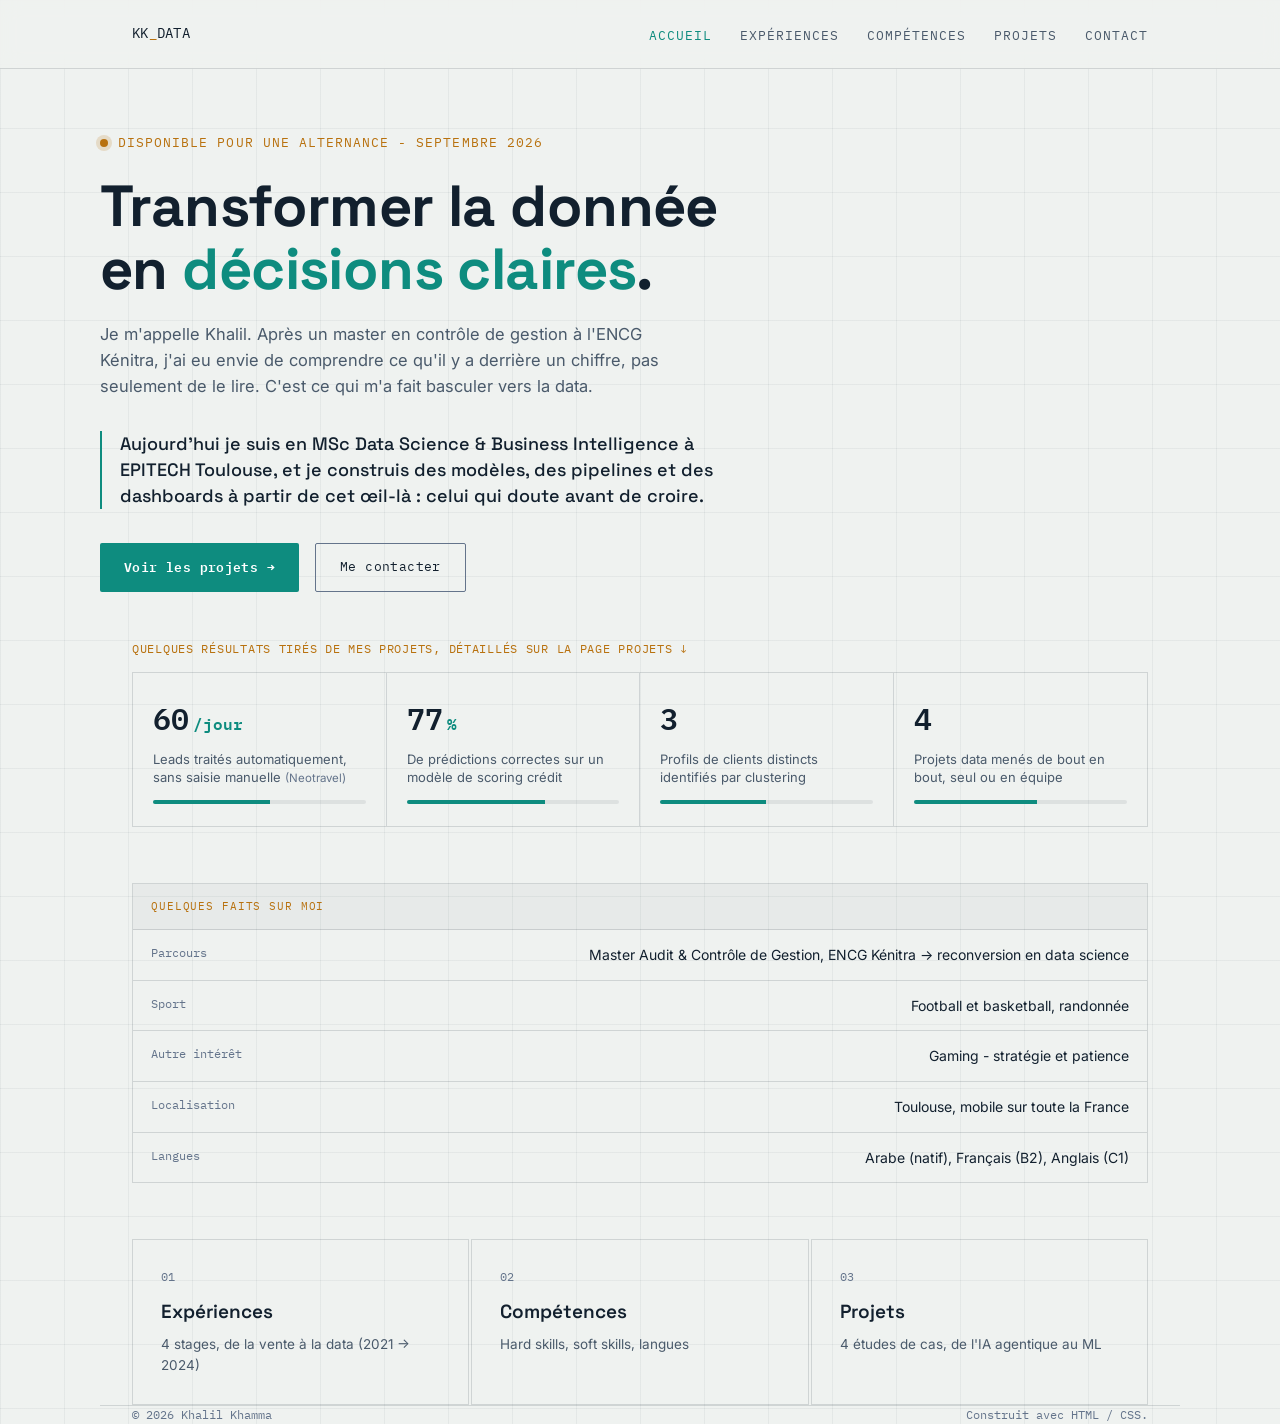
==== commit 497bec17: "Add files via upload" ====
--- a/index.html
+++ b/index.html
@@ -43,10 +43,10 @@
   <section class="page-hero wrap" style="border-bottom:none; padding-bottom:0;">
     <div class="eyebrow">Disponible pour une alternance - septembre 2026</div>
     <h1>Transformer la donnée<br>en <span class="accent">décisions claires</span>.</h1>
-    <p class="page-sub">Khalil Khamma - étudiant en MSc Data Science &amp; Business Intelligence à EPITECH Toulouse. Je construis des modèles, des pipelines et des dashboards à partir d'un œil formé par une classe prépa et un master en contrôle de gestion.</p>
+    <p class="page-sub">Je m'appelle Khalil. Après un master en contrôle de gestion à l'ENCG Kénitra, j'ai eu envie de comprendre ce qu'il y a derrière un chiffre, pas seulement de le lire. C'est ce qui m'a fait basculer vers la data.</p>
 
     <blockquote style="font-family:var(--display); font-weight:500; font-size:18px; color:var(--paper); line-height:1.45; max-width:640px; margin-top:32px; padding-left:18px; border-left:2px solid var(--teal);">
-      "Je crois qu'un bon analyste de données commence par savoir douter d'un chiffre avant de savoir le produire. C'est ce qu'un master en audit m'a appris, avant que je ne bascule dans la data."
+      Aujourd'hui je suis en MSc Data Science &amp; Business Intelligence à EPITECH Toulouse, et je construis des modèles, des pipelines et des dashboards à partir de cet œil-là : celui qui doute avant de croire.
     </blockquote>
 
     <div class="hero-cta">
